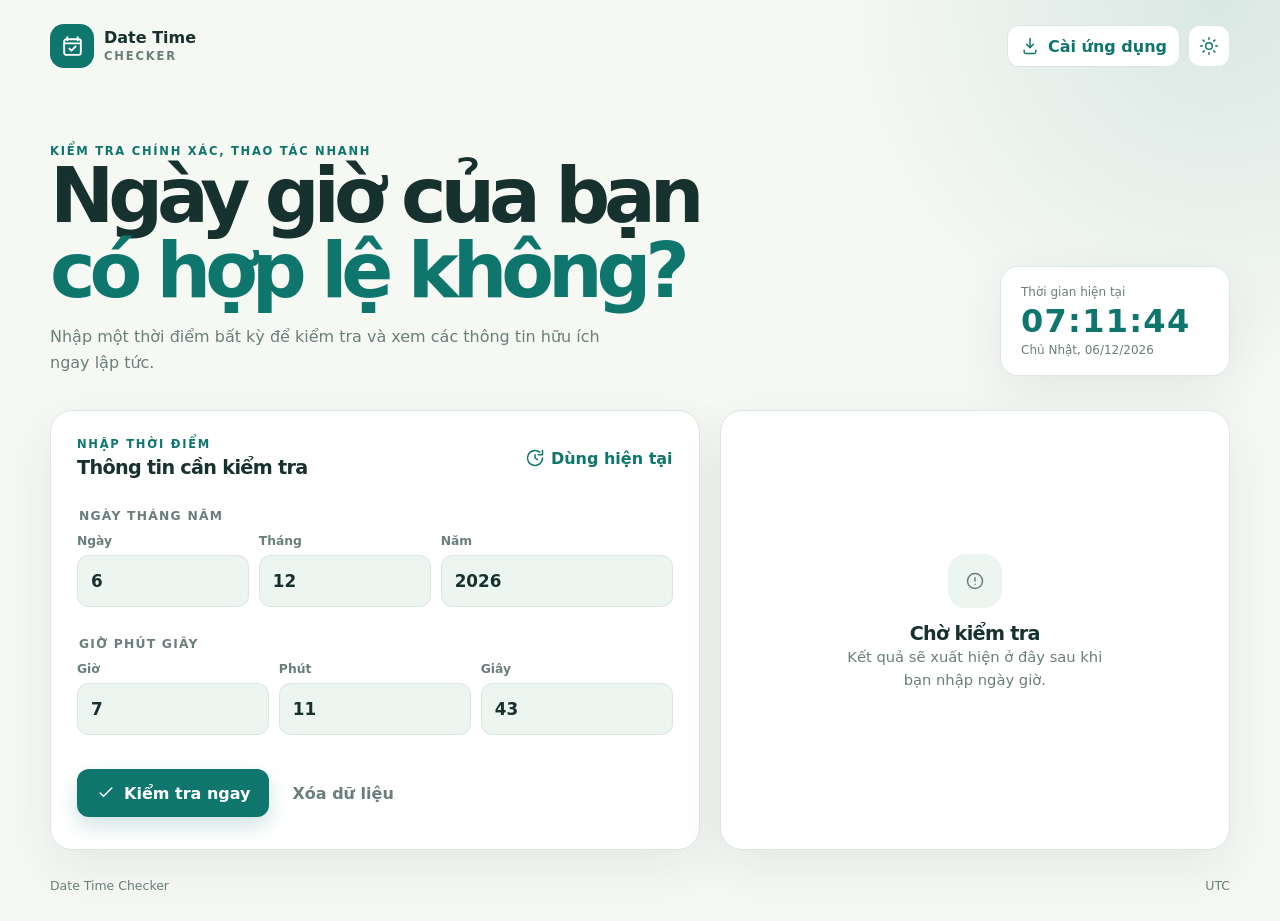
==== src/main/resources/static/index.html @ b85f6636 "feat: add responsive Java date time checker" ====
<!DOCTYPE html>
<html lang="vi">
  <head>
    <meta charset="UTF-8" />
    <meta name="viewport" content="width=device-width, initial-scale=1.0" />
    <meta
      name="description"
      content="Date Time Checker - kiểm tra ngày giờ hợp lệ nhanh chóng trên web và điện thoại."
    />
    <meta name="theme-color" content="#0f766e" />
    <title>Date Time Checker</title>
    <link rel="manifest" href="manifest.webmanifest" />
    <link rel="icon" href="assets/icon.svg" type="image/svg+xml" />
    <link rel="apple-touch-icon" href="assets/apple-touch-icon.png" />
    <link rel="stylesheet" href="styles.css" />
  </head>
  <body>
    <div class="app-shell">
      <header class="topbar">
        <a class="brand" href="#" aria-label="Date Time Checker">
          <span class="brand-mark" aria-hidden="true">
            <svg viewBox="0 0 24 24">
              <path d="M7 3v3M17 3v3M4 9h16M6 5h12a2 2 0 0 1 2 2v11a2 2 0 0 1-2 2H6a2 2 0 0 1-2-2V7a2 2 0 0 1 2-2Z" />
              <path d="m9 14 2 2 4-4" />
            </svg>
          </span>
          <span>
            <strong>Date Time</strong>
            <small>Checker</small>
          </span>
        </a>

        <div class="topbar-actions">
          <button class="icon-button install-button" id="installButton" type="button" hidden>
            <svg viewBox="0 0 24 24" aria-hidden="true">
              <path d="M12 3v11m0 0 4-4m-4 4-4-4M5 17v2a2 2 0 0 0 2 2h10a2 2 0 0 0 2-2v-2" />
            </svg>
            <span>Cài ứng dụng</span>
          </button>
          <button class="icon-button square-button" id="themeButton" type="button" aria-label="Đổi giao diện">
            <svg class="sun-icon" viewBox="0 0 24 24" aria-hidden="true">
              <circle cx="12" cy="12" r="4" />
              <path d="M12 2v2m0 16v2M4.93 4.93l1.41 1.41m11.32 11.32 1.41 1.41M2 12h2m16 0h2M4.93 19.07l1.41-1.41M17.66 6.34l1.41-1.41" />
            </svg>
          </button>
        </div>
      </header>

      <main>
        <section class="hero">
          <div>
            <p class="eyebrow">Kiểm tra chính xác, thao tác nhanh</p>
            <h1>Ngày giờ của bạn<br /><span>có hợp lệ không?</span></h1>
            <p class="hero-copy">
              Nhập một thời điểm bất kỳ để kiểm tra và xem các thông tin hữu ích ngay lập tức.
            </p>
          </div>
          <aside class="live-card" aria-label="Thời gian hiện tại">
            <span>Thời gian hiện tại</span>
            <strong id="liveTime">--:--:--</strong>
            <small id="liveDate">Đang tải...</small>
          </aside>
        </section>

        <section class="workspace">
          <article class="card form-card">
            <div class="card-heading">
              <div>
                <p class="section-kicker">Nhập thời điểm</p>
                <h2>Thông tin cần kiểm tra</h2>
              </div>
              <button class="text-button" id="nowButton" type="button">
                <svg viewBox="0 0 24 24" aria-hidden="true">
                  <path d="M12 8v4l3 2m6-2a9 9 0 1 1-3.35-7M21 3v5h-5" />
                </svg>
                Dùng hiện tại
              </button>
            </div>

            <form id="dateTimeForm" novalidate>
              <fieldset>
                <legend>Ngày tháng năm</legend>
                <div class="input-grid date-grid">
                  <label>
                    <span>Ngày</span>
                    <input id="day" name="day" type="number" inputmode="numeric" placeholder="DD" min="1" max="31" required />
                  </label>
                  <label>
                    <span>Tháng</span>
                    <input id="month" name="month" type="number" inputmode="numeric" placeholder="MM" min="1" max="12" required />
                  </label>
                  <label>
                    <span>Năm</span>
                    <input id="year" name="year" type="number" inputmode="numeric" placeholder="YYYY" min="1" max="9999" required />
                  </label>
                </div>
              </fieldset>

              <fieldset>
                <legend>Giờ phút giây</legend>
                <div class="input-grid time-grid">
                  <label>
                    <span>Giờ</span>
                    <input id="hour" name="hour" type="number" inputmode="numeric" placeholder="HH" min="0" max="23" required />
                  </label>
                  <label>
                    <span>Phút</span>
                    <input id="minute" name="minute" type="number" inputmode="numeric" placeholder="MM" min="0" max="59" required />
                  </label>
                  <label>
                    <span>Giây</span>
                    <input id="second" name="second" type="number" inputmode="numeric" placeholder="SS" min="0" max="59" required />
                  </label>
                </div>
              </fieldset>

              <div class="form-actions">
                <button class="primary-button" type="submit">
                  <svg viewBox="0 0 24 24" aria-hidden="true">
                    <path d="m5 12 4 4L19 6" />
                  </svg>
                  Kiểm tra ngay
                </button>
                <button class="secondary-button" id="clearButton" type="button">Xóa dữ liệu</button>
              </div>
            </form>
          </article>

          <article class="card result-card" id="resultCard" aria-live="polite">
            <div class="empty-state" id="emptyState">
              <span class="empty-icon" aria-hidden="true">
                <svg viewBox="0 0 24 24">
                  <circle cx="12" cy="12" r="9" />
                  <path d="M12 8v4m0 4h.01" />
                </svg>
              </span>
              <h2>Chờ kiểm tra</h2>
              <p>Kết quả sẽ xuất hiện ở đây sau khi bạn nhập ngày giờ.</p>
            </div>

            <div class="result-content" id="resultContent" hidden>
              <div class="status-header">
                <span class="status-icon" id="statusIcon" aria-hidden="true"></span>
                <div>
                  <p class="section-kicker">Kết quả kiểm tra</p>
                  <h2 id="resultTitle"></h2>
                </div>
              </div>
              <p class="status-message" id="resultMessage"></p>
              <ul class="error-list" id="errorList"></ul>
              <dl class="detail-grid" id="detailGrid"></dl>
            </div>
          </article>
        </section>

        <section class="recent-section" id="recentSection" hidden>
          <div class="section-heading">
            <div>
              <p class="section-kicker">Truy cập nhanh</p>
              <h2>Kiểm tra gần đây</h2>
            </div>
            <button class="text-button" id="clearRecentButton" type="button">Xóa lịch sử</button>
          </div>
          <div class="recent-list" id="recentList"></div>
        </section>
      </main>

      <footer>
        <span>Date Time Checker</span>
        <span id="timezoneLabel">Múi giờ thiết bị</span>
      </footer>
    </div>

    <script src="app.js"></script>
  </body>
</html>
---- src/main/resources/static/styles.css ----
:root {
  color-scheme: light;
  --bg: #f6f8f4;
  --surface: #ffffff;
  --surface-soft: #edf5f1;
  --text: #17312f;
  --muted: #6a7e7b;
  --line: #dce7e2;
  --primary: #0f766e;
  --primary-dark: #095c56;
  --primary-soft: #d8efea;
  --accent: #f59e0b;
  --danger: #be3f4b;
  --danger-soft: #fce8e8;
  --shadow: 0 18px 50px rgba(23, 49, 47, 0.08);
  --radius: 22px;
}

[data-theme="dark"] {
  color-scheme: dark;
  --bg: #102321;
  --surface: #17312f;
  --surface-soft: #1d3b38;
  --text: #edf9f5;
  --muted: #a5bbb7;
  --line: #31514d;
  --primary: #55c6b9;
  --primary-dark: #82dace;
  --primary-soft: #244b47;
  --danger: #ff8b94;
  --danger-soft: #4a2b30;
  --shadow: 0 18px 50px rgba(0, 0, 0, 0.2);
}

* {
  box-sizing: border-box;
}

html {
  min-width: 320px;
  scroll-behavior: smooth;
}

body {
  min-height: 100vh;
  margin: 0;
  background:
    radial-gradient(circle at 95% 0%, rgba(15, 118, 110, 0.12), transparent 24rem),
    var(--bg);
  color: var(--text);
  font-family: Inter, ui-sans-serif, system-ui, -apple-system, BlinkMacSystemFont, "Segoe UI", sans-serif;
}

button,
input {
  font: inherit;
}

button {
  cursor: pointer;
}

svg {
  width: 1.25rem;
  height: 1.25rem;
  fill: none;
  stroke: currentColor;
  stroke-linecap: round;
  stroke-linejoin: round;
  stroke-width: 1.8;
}

.app-shell {
  width: min(1180px, calc(100% - 32px));
  margin: 0 auto;
}

.topbar,
.topbar-actions,
.brand,
.card-heading,
.section-heading,
.form-actions,
.status-header,
footer {
  display: flex;
  align-items: center;
}

.topbar {
  justify-content: space-between;
  padding: 24px 0;
}

.brand {
  gap: 10px;
  color: var(--text);
  text-decoration: none;
}

.brand-mark,
.empty-icon,
.status-icon {
  display: grid;
  place-items: center;
}

.brand-mark {
  width: 44px;
  height: 44px;
  border-radius: 14px;
  background: var(--primary);
  color: #fff;
}

.brand-mark svg {
  width: 25px;
  height: 25px;
}

.brand strong,
.brand small {
  display: block;
  line-height: 1.05;
}

.brand small {
  margin-top: 4px;
  color: var(--muted);
  font-size: 0.72rem;
  font-weight: 700;
  letter-spacing: 0.16em;
  text-transform: uppercase;
}

.topbar-actions {
  gap: 8px;
}

.icon-button,
.text-button,
.secondary-button {
  border: 0;
  background: transparent;
  color: var(--primary);
  font-weight: 700;
}

.icon-button {
  display: flex;
  align-items: center;
  gap: 8px;
  min-height: 42px;
  padding: 0 12px;
  border: 1px solid var(--line);
  border-radius: 12px;
  background: var(--surface);
}

.square-button {
  justify-content: center;
  width: 42px;
  padding: 0;
}

.hero {
  display: grid;
  grid-template-columns: minmax(0, 1fr) auto;
  gap: 32px;
  align-items: end;
  padding: 52px 0 34px;
}

.eyebrow,
.section-kicker {
  margin: 0;
  color: var(--primary);
  font-size: 0.72rem;
  font-weight: 800;
  letter-spacing: 0.15em;
  text-transform: uppercase;
}

h1,
h2,
p {
  margin-top: 0;
}

h1 {
  max-width: 740px;
  margin-bottom: 15px;
  font-size: clamp(2.4rem, 6vw, 4.8rem);
  letter-spacing: -0.08em;
  line-height: 0.98;
}

h1 span {
  color: var(--primary);
}

h2 {
  margin: 5px 0 0;
  font-size: 1.2rem;
  letter-spacing: -0.035em;
}

.hero-copy {
  max-width: 570px;
  margin-bottom: 0;
  color: var(--muted);
  line-height: 1.65;
}

.live-card {
  min-width: 230px;
  padding: 18px 20px;
  border: 1px solid var(--line);
  border-radius: 18px;
  background: var(--surface);
  box-shadow: var(--shadow);
}

.live-card span,
.live-card small {
  display: block;
  color: var(--muted);
  font-size: 0.75rem;
}

.live-card strong {
  display: block;
  margin: 3px 0;
  color: var(--primary);
  font-size: 2rem;
  letter-spacing: 0.04em;
}

.workspace {
  display: grid;
  grid-template-columns: minmax(0, 1.12fr) minmax(320px, 0.88fr);
  gap: 20px;
}

.card {
  min-height: 440px;
  padding: 26px;
  border: 1px solid var(--line);
  border-radius: var(--radius);
  background: var(--surface);
  box-shadow: var(--shadow);
}

.card-heading,
.section-heading {
  justify-content: space-between;
  gap: 16px;
}

.text-button {
  display: inline-flex;
  align-items: center;
  gap: 6px;
  padding: 7px 0;
}

fieldset {
  padding: 0;
  margin: 30px 0 0;
  border: 0;
}

legend,
label span {
  color: var(--muted);
  font-size: 0.77rem;
  font-weight: 700;
}

legend {
  margin-bottom: 11px;
  text-transform: uppercase;
  letter-spacing: 0.1em;
}

.input-grid {
  display: grid;
  gap: 10px;
}

.date-grid {
  grid-template-columns: 1fr 1fr 1.35fr;
}

.time-grid {
  grid-template-columns: repeat(3, 1fr);
}

label span {
  display: block;
  margin-bottom: 7px;
}

input {
  width: 100%;
  padding: 15px 13px;
  border: 1px solid var(--line);
  border-radius: 11px;
  outline: 0;
  background: var(--surface-soft);
  color: var(--text);
  font-size: 1.05rem;
  font-weight: 700;
  transition: border-color 160ms, box-shadow 160ms;
}

input:focus {
  border-color: var(--primary);
  box-shadow: 0 0 0 4px var(--primary-soft);
}

.form-actions {
  gap: 10px;
  margin-top: 34px;
}

.primary-button {
  display: inline-flex;
  align-items: center;
  gap: 8px;
  min-height: 48px;
  padding: 0 19px;
  border: 0;
  border-radius: 12px;
  background: var(--primary);
  color: #fff;
  font-weight: 800;
  box-shadow: 0 9px 20px rgba(15, 118, 110, 0.2);
  transition: background 160ms, transform 160ms;
}

.primary-button:hover {
  background: var(--primary-dark);
  transform: translateY(-1px);
}

.secondary-button {
  padding: 13px;
  color: var(--muted);
}

.result-card {
  display: grid;
}

.empty-state {
  place-self: center;
  max-width: 270px;
  text-align: center;
}

.empty-icon,
.status-icon {
  width: 54px;
  height: 54px;
  border-radius: 18px;
}

.empty-icon {
  margin: 0 auto 14px;
  background: var(--surface-soft);
  color: var(--muted);
}

.empty-state p,
.status-message {
  color: var(--muted);
  font-size: 0.92rem;
  line-height: 1.6;
}

.result-content {
  align-self: start;
}

.status-header {
  gap: 13px;
}

.status-icon {
  background: var(--primary-soft);
  color: var(--primary);
}

.status-icon.invalid {
  background: var(--danger-soft);
  color: var(--danger);
}

.status-icon svg {
  width: 29px;
  height: 29px;
}

.status-message {
  margin: 16px 0;
}

.error-list {
  padding: 13px 13px 13px 30px;
  margin: 0;
  border-radius: 12px;
  background: var(--danger-soft);
  color: var(--danger);
  font-size: 0.87rem;
  line-height: 1.7;
}

.detail-grid {
  display: grid;
  grid-template-columns: repeat(2, minmax(0, 1fr));
  gap: 8px;
  margin: 18px 0 0;
}

.detail-grid div {
  min-width: 0;
  padding: 11px;
  border-radius: 11px;
  background: var(--surface-soft);
}

.detail-grid dt {
  color: var(--muted);
  font-size: 0.7rem;
  font-weight: 700;
  letter-spacing: 0.04em;
  text-transform: uppercase;
}

.detail-grid dd {
  overflow: hidden;
  margin: 5px 0 0;
  font-size: 0.88rem;
  font-weight: 800;
  text-overflow: ellipsis;
  white-space: nowrap;
}

.recent-section {
  padding: 29px 0 10px;
}

.recent-list {
  display: grid;
  grid-template-columns: repeat(4, minmax(0, 1fr));
  gap: 10px;
  margin-top: 13px;
}

.recent-item {
  padding: 13px;
  border: 1px solid var(--line);
  border-radius: 12px;
  background: var(--surface);
  color: var(--text);
  text-align: left;
}

.recent-item strong,
.recent-item small {
  display: block;
}

.recent-item strong {
  font-size: 0.88rem;
}

.recent-item small {
  margin-top: 5px;
  color: var(--muted);
  font-size: 0.72rem;
}

footer {
  justify-content: space-between;
  padding: 28px 0;
  color: var(--muted);
  font-size: 0.78rem;
}

@media (max-width: 820px) {
  .hero {
    grid-template-columns: 1fr;
    padding-top: 30px;
  }

  .live-card {
    width: 100%;
  }

  .workspace {
    grid-template-columns: 1fr;
  }

  .card {
    min-height: auto;
  }

  .result-card {
    min-height: 300px;
  }

  .recent-list {
    grid-template-columns: repeat(2, minmax(0, 1fr));
  }
}

@media (max-width: 520px) {
  .app-shell {
    width: min(100% - 22px, 1180px);
  }

  .topbar {
    padding: 15px 0;
  }

  .install-button span {
    display: none;
  }

  .hero {
    gap: 19px;
    padding: 28px 0 22px;
  }

  h1 {
    font-size: clamp(2.35rem, 14vw, 3.8rem);
  }

  .card {
    padding: 18px;
    border-radius: 17px;
  }

  .card-heading {
    align-items: flex-start;
    flex-direction: column;
    gap: 6px;
  }

  fieldset {
    margin-top: 24px;
  }

  input {
    padding: 13px 9px;
  }

  .form-actions {
    align-items: stretch;
    flex-direction: column;
    margin-top: 26px;
  }

  .primary-button {
    justify-content: center;
  }

  .detail-grid {
    grid-template-columns: 1fr;
  }
}
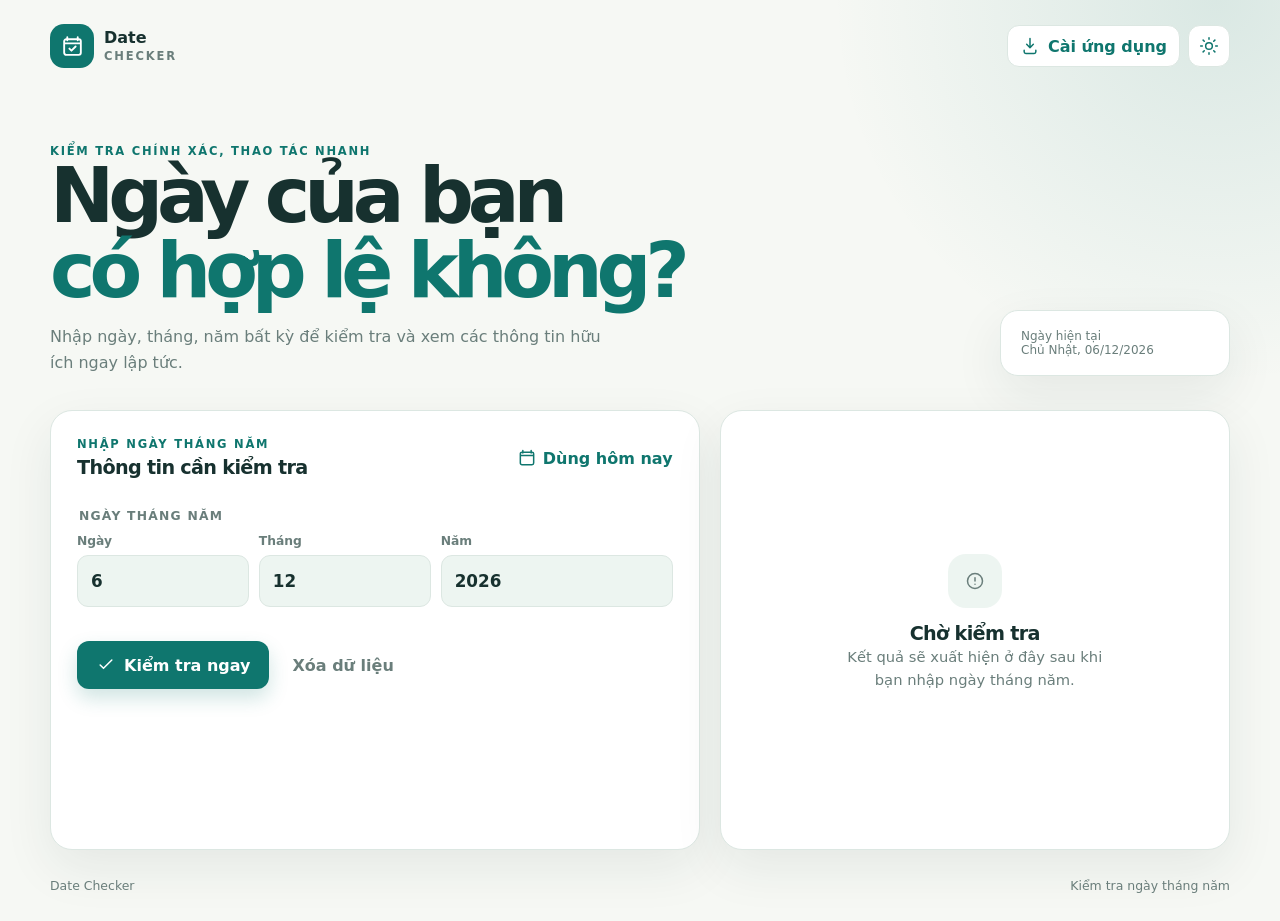
==== commit f4963dd7: "Fix Date Time Checker, Selenium" ====
--- a/src/main/resources/static/index.html
+++ b/src/main/resources/static/index.html
@@ -5,7 +5,7 @@
     <meta name="viewport" content="width=device-width, initial-scale=1.0" />
     <meta
       name="description"
-      content="Date Time Checker - kiểm tra ngày giờ hợp lệ nhanh chóng trên web và điện thoại."
+      content="Date Checker - kiểm tra ngày tháng năm hợp lệ nhanh chóng trên web và điện thoại."
     />
     <meta name="theme-color" content="#0f766e" />
     <title>Date Time Checker</title>
@@ -25,7 +25,7 @@
             </svg>
           </span>
           <span>
-            <strong>Date Time</strong>
+            <strong>Date</strong>
             <small>Checker</small>
           </span>
         </a>
@@ -50,14 +50,13 @@
         <section class="hero">
           <div>
             <p class="eyebrow">Kiểm tra chính xác, thao tác nhanh</p>
-            <h1>Ngày giờ của bạn<br /><span>có hợp lệ không?</span></h1>
+            <h1>Ngày của bạn<br /><span>có hợp lệ không?</span></h1>
             <p class="hero-copy">
-              Nhập một thời điểm bất kỳ để kiểm tra và xem các thông tin hữu ích ngay lập tức.
+              Nhập ngày, tháng, năm bất kỳ để kiểm tra và xem các thông tin hữu ích ngay lập tức.
             </p>
           </div>
-          <aside class="live-card" aria-label="Thời gian hiện tại">
-            <span>Thời gian hiện tại</span>
-            <strong id="liveTime">--:--:--</strong>
+          <aside class="live-card" aria-label="Ngày hiện tại">
+            <span>Ngày hiện tại</span>
             <small id="liveDate">Đang tải...</small>
           </aside>
         </section>
@@ -66,14 +65,14 @@
           <article class="card form-card">
             <div class="card-heading">
               <div>
-                <p class="section-kicker">Nhập thời điểm</p>
+                <p class="section-kicker">Nhập ngày tháng năm</p>
                 <h2>Thông tin cần kiểm tra</h2>
               </div>
               <button class="text-button" id="nowButton" type="button">
                 <svg viewBox="0 0 24 24" aria-hidden="true">
-                  <path d="M12 8v4l3 2m6-2a9 9 0 1 1-3.35-7M21 3v5h-5" />
+                  <path d="M7 3v3M17 3v3M4 9h16M6 5h12a2 2 0 0 1 2 2v11a2 2 0 0 1-2 2H6a2 2 0 0 1-2-2V7a2 2 0 0 1 2-2Z" />
                 </svg>
-                Dùng hiện tại
+                Dùng hôm nay
               </button>
             </div>
 
@@ -92,24 +91,6 @@
                   <label>
                     <span>Năm</span>
                     <input id="year" name="year" type="number" inputmode="numeric" placeholder="YYYY" min="1" max="9999" required />
-                  </label>
-                </div>
-              </fieldset>
-
-              <fieldset>
-                <legend>Giờ phút giây</legend>
-                <div class="input-grid time-grid">
-                  <label>
-                    <span>Giờ</span>
-                    <input id="hour" name="hour" type="number" inputmode="numeric" placeholder="HH" min="0" max="23" required />
-                  </label>
-                  <label>
-                    <span>Phút</span>
-                    <input id="minute" name="minute" type="number" inputmode="numeric" placeholder="MM" min="0" max="59" required />
-                  </label>
-                  <label>
-                    <span>Giây</span>
-                    <input id="second" name="second" type="number" inputmode="numeric" placeholder="SS" min="0" max="59" required />
                   </label>
                 </div>
               </fieldset>
@@ -135,7 +116,7 @@
                 </svg>
               </span>
               <h2>Chờ kiểm tra</h2>
-              <p>Kết quả sẽ xuất hiện ở đây sau khi bạn nhập ngày giờ.</p>
+              <p>Kết quả sẽ xuất hiện ở đây sau khi bạn nhập ngày tháng năm.</p>
             </div>
 
             <div class="result-content" id="resultContent" hidden>
@@ -166,8 +147,8 @@
       </main>
 
       <footer>
-        <span>Date Time Checker</span>
-        <span id="timezoneLabel">Múi giờ thiết bị</span>
+        <span>Date Checker</span>
+        <span>Kiểm tra ngày tháng năm</span>
       </footer>
     </div>
 
--- a/src/main/resources/static/styles.css
+++ b/src/main/resources/static/styles.css
@@ -292,10 +292,6 @@
   grid-template-columns: 1fr 1fr 1.35fr;
 }
 
-.time-grid {
-  grid-template-columns: repeat(3, 1fr);
-}
-
 label span {
   display: block;
   margin-bottom: 7px;
